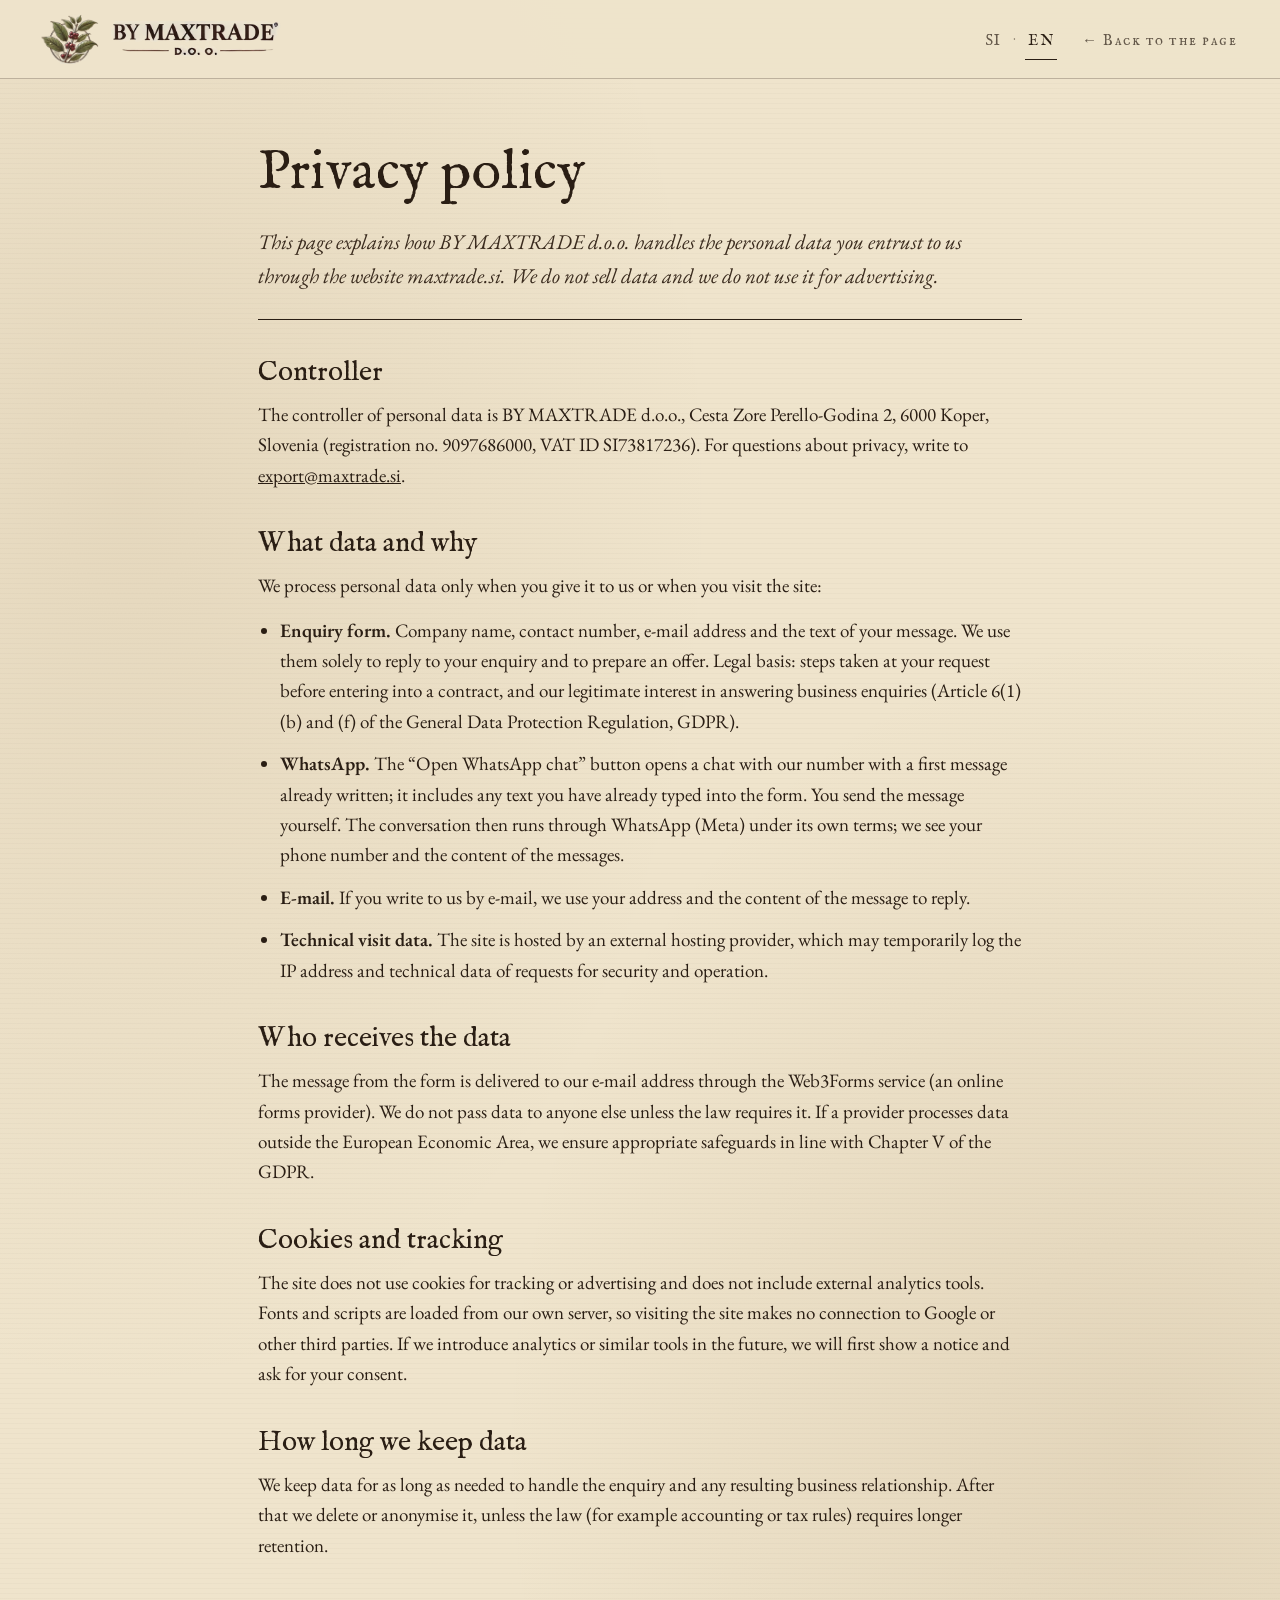
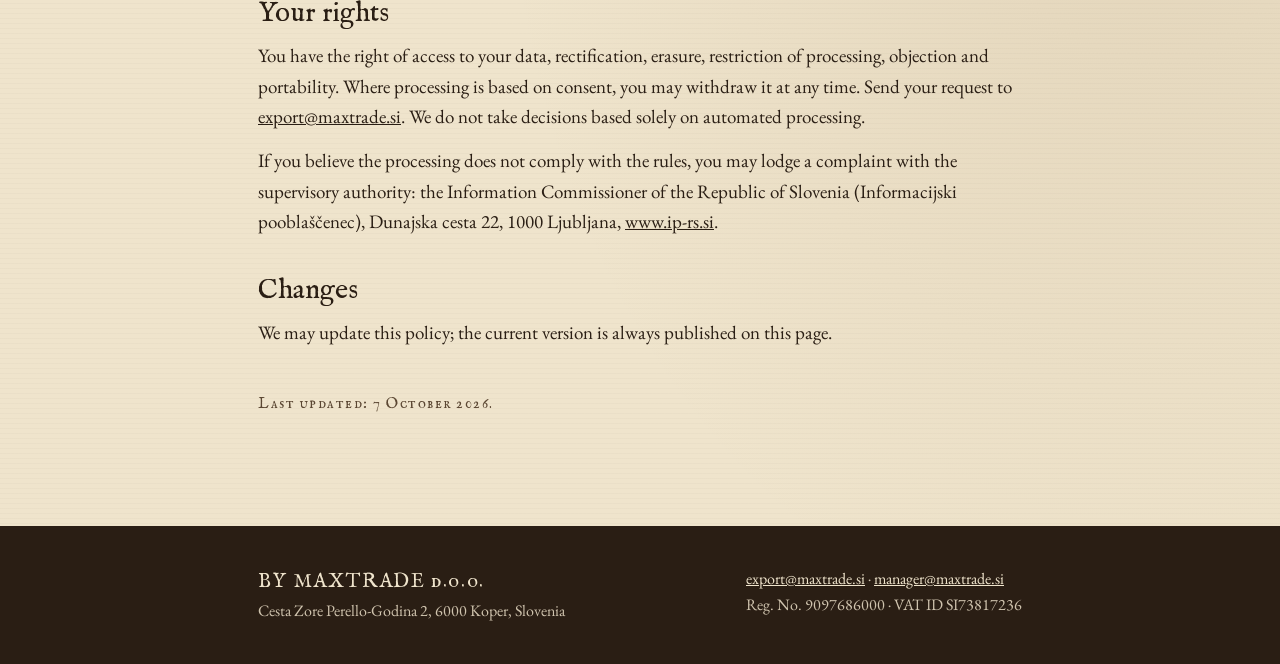
==== site/en/privacy/index.html @ ef6eb427 "Initial import: Age of Sail site package, previews, tools Co-Authored-By: Claude Sonnet 5.5 <noreply" ====
<!doctype html>
<html lang="en">
<head>
<meta charset="utf-8">
<title>Privacy policy — BY MAXTRADE d.o.o.</title>
<meta name="description" content="Privacy policy — BY MAXTRADE d.o.o.">
<meta name="theme-color" content="#EFE4CC">
<link rel="canonical" href="https://maxtrade.si/en/privacy/">
<link rel="alternate" hreflang="sl" href="https://maxtrade.si/zasebnost/">
<link rel="alternate" hreflang="en" href="https://maxtrade.si/en/privacy/">
<link rel="alternate" hreflang="x-default" href="https://maxtrade.si/zasebnost/">
<link rel="icon" href="../../favicon.ico" sizes="any">
<link rel="icon" type="image/png" sizes="32x32" href="../../assets/img/favicon-32.png">
<link rel="apple-touch-icon" href="../../assets/img/apple-touch-icon.png">
<meta property="og:type" content="website">
<meta property="og:site_name" content="BY MAXTRADE d.o.o.">
<meta property="og:locale" content="en_GB">
<meta property="og:locale:alternate" content="sl_SI">
<meta property="og:title" content="Privacy policy — BY MAXTRADE d.o.o.">
<meta property="og:description" content="Privacy policy — BY MAXTRADE d.o.o.">
<meta property="og:url" content="https://maxtrade.si/en/privacy/">
<meta property="og:image" content="https://maxtrade.si/assets/img/og.jpg">
<meta name="twitter:card" content="summary_large_image">
<meta name="viewport" content="width=device-width, initial-scale=1">
<meta name="robots" content="index,follow">
<link rel="preload" href="../../assets/fonts/im-fell-english-ext-400-normal.woff2" as="font" type="font/woff2" crossorigin>
<link rel="stylesheet" href="../../assets/fonts/fonts.css">
<link rel="stylesheet" href="../../assets/css/privacy.css">
</head>
<body>
<header class="ptop">
  <a class="lock" href="../" aria-label="BY MAXTRADE d.o.o."><img class="m" src="../../assets/img/logo-mark.webp" alt=""><img class="w" src="../../assets/img/logo-word.webp" alt="BY MAXTRADE d.o.o."></a>
  <div class="r">
    <nav class="lang" aria-label="Jezik / Language"><a href="../../zasebnost/" lang="sl" hreflang="sl">SI</a><i aria-hidden="true">·</i><a href="./" lang="en" hreflang="en" class="on" aria-current="true">EN</a></nav>
    <a class="back" href="../">← Back to the page</a>
  </div>
</header>
<main class="pdoc">
<h1>Privacy policy</h1>
<p class="intro">This page explains how BY MAXTRADE d.o.o. handles the personal data you entrust to us through the website maxtrade.si. We do not sell data and we do not use it for advertising.</p>
<h2>Controller</h2>
<p>The controller of personal data is BY MAXTRADE d.o.o., Cesta Zore Perello-Godina 2, 6000 Koper, Slovenia (registration no. 9097686000, VAT ID SI73817236). For questions about privacy, write to <a href="mailto:export@maxtrade.si">export@maxtrade.si</a>.</p>
<h2>What data and why</h2>
<p>We process personal data only when you give it to us or when you visit the site:</p>
<ul><li><strong>Enquiry form.</strong> Company name, contact number, e-mail address and the text of your message. We use them solely to reply to your enquiry and to prepare an offer. Legal basis: steps taken at your request before entering into a contract, and our legitimate interest in answering business enquiries (Article 6(1)(b) and (f) of the General Data Protection Regulation, GDPR).</li><li><strong>WhatsApp.</strong> The “Open WhatsApp chat” button opens a chat with our number with a first message already written; it includes any text you have already typed into the form. You send the message yourself. The conversation then runs through WhatsApp (Meta) under its own terms; we see your phone number and the content of the messages.</li><li><strong>E-mail.</strong> If you write to us by e-mail, we use your address and the content of the message to reply.</li><li><strong>Technical visit data.</strong> The site is hosted by an external hosting provider, which may temporarily log the IP address and technical data of requests for security and operation.</li></ul>
<h2>Who receives the data</h2>
<p>The message from the form is delivered to our e-mail address through the Web3Forms service (an online forms provider). We do not pass data to anyone else unless the law requires it. If a provider processes data outside the European Economic Area, we ensure appropriate safeguards in line with Chapter V of the GDPR.</p>
<h2>Cookies and tracking</h2>
<p>The site does not use cookies for tracking or advertising and does not include external analytics tools. Fonts and scripts are loaded from our own server, so visiting the site makes no connection to Google or other third parties. If we introduce analytics or similar tools in the future, we will first show a notice and ask for your consent.</p>
<h2>How long we keep data</h2>
<p>We keep data for as long as needed to handle the enquiry and any resulting business relationship. After that we delete or anonymise it, unless the law (for example accounting or tax rules) requires longer retention.</p>
<h2>Your rights</h2>
<p>You have the right of access to your data, rectification, erasure, restriction of processing, objection and portability. Where processing is based on consent, you may withdraw it at any time. Send your request to <a href="mailto:export@maxtrade.si">export@maxtrade.si</a>. We do not take decisions based solely on automated processing.</p>
<p>If you believe the processing does not comply with the rules, you may lodge a complaint with the supervisory authority: the Information Commissioner of the Republic of Slovenia (Informacijski pooblaščenec), Dunajska cesta 22, 1000 Ljubljana, <a href="https://www.ip-rs.si" rel="noopener">www.ip-rs.si</a>.</p>
<h2>Changes</h2>
<p>We may update this policy; the current version is always published on this page.</p>
<p class="upd">Last updated: 7 October 2026.</p>
</main>
<footer class="pfoot"><div class="in">
  <div><p class="name">BY MAXTRADE d.o.o.</p><p>Cesta Zore Perello-Godina 2, 6000 Koper, Slovenia</p></div>
  <div><p><a href="mailto:export@maxtrade.si">export@maxtrade.si</a> · <a href="mailto:manager@maxtrade.si">manager@maxtrade.si</a></p><p>Reg. No. 9097686000 · VAT ID SI73817236</p></div>
</div></footer>
</body>
</html>
---- site/assets/fonts/fonts.css ----
/* Self-hosted fonts, SIL Open Font License 1.1 (see LICENSES.txt).
   IM Fell English / IM Fell English SC: the Latin set plus the Slovenian letters č š ž Č Š Ž, which the original font lacks (added by BY MAXTRADE, files *-ext-*). */
@font-face{font-family:'IM Fell English';font-style:normal;font-weight:400;font-display:swap;src:url(im-fell-english-ext-400-normal.woff2) format('woff2');unicode-range:U+0000-00FF,U+0131,U+0152-0153,U+02BB-02BC,U+02C6,U+02DA,U+02DC,U+0304,U+0308,U+0329,U+2000-206F,U+20AC,U+2122,U+2191,U+2193,U+2212,U+2215,U+FEFF,U+FFFD,U+010C-010D,U+0160-0161,U+017D-017E}
@font-face{font-family:'IM Fell English';font-style:italic;font-weight:400;font-display:swap;src:url(im-fell-english-ext-400-italic.woff2) format('woff2');unicode-range:U+0000-00FF,U+0131,U+0152-0153,U+02BB-02BC,U+02C6,U+02DA,U+02DC,U+0304,U+0308,U+0329,U+2000-206F,U+20AC,U+2122,U+2191,U+2193,U+2212,U+2215,U+FEFF,U+FFFD,U+010C-010D,U+0160-0161,U+017D-017E}
@font-face{font-family:'IM Fell English SC';font-style:normal;font-weight:400;font-display:swap;src:url(im-fell-english-sc-ext-400-normal.woff2) format('woff2');unicode-range:U+0000-00FF,U+0131,U+0152-0153,U+02BB-02BC,U+02C6,U+02DA,U+02DC,U+0304,U+0308,U+0329,U+2000-206F,U+20AC,U+2122,U+2191,U+2193,U+2212,U+2215,U+FEFF,U+FFFD,U+010C-010D,U+0160-0161,U+017D-017E}
@font-face{font-family:'EB Garamond';font-style:normal;font-weight:400;font-display:swap;src:url(eb-garamond-latin-400-normal.woff2) format('woff2');unicode-range:U+0000-00FF,U+0131,U+0152-0153,U+02BB-02BC,U+02C6,U+02DA,U+02DC,U+0304,U+0308,U+0329,U+2000-206F,U+20AC,U+2122,U+2191,U+2193,U+2212,U+2215,U+FEFF,U+FFFD}
@font-face{font-family:'EB Garamond';font-style:normal;font-weight:400;font-display:swap;src:url(eb-garamond-latin-ext-400-normal.woff2) format('woff2');unicode-range:U+0100-02BA,U+02BD-02C5,U+02C7-02CC,U+02CE-02D7,U+02DD-02FF,U+0304,U+0308,U+0329,U+1D00-1DBF,U+1E00-1E9F,U+1EF2-1EFF,U+2020,U+20A0-20AB,U+20AD-20C0,U+2113,U+2C60-2C7F,U+A720-A7FF}
@font-face{font-family:'EB Garamond';font-style:italic;font-weight:400;font-display:swap;src:url(eb-garamond-latin-400-italic.woff2) format('woff2');unicode-range:U+0000-00FF,U+0131,U+0152-0153,U+02BB-02BC,U+02C6,U+02DA,U+02DC,U+0304,U+0308,U+0329,U+2000-206F,U+20AC,U+2122,U+2191,U+2193,U+2212,U+2215,U+FEFF,U+FFFD}
@font-face{font-family:'EB Garamond';font-style:italic;font-weight:400;font-display:swap;src:url(eb-garamond-latin-ext-400-italic.woff2) format('woff2');unicode-range:U+0100-02BA,U+02BD-02C5,U+02C7-02CC,U+02CE-02D7,U+02DD-02FF,U+0304,U+0308,U+0329,U+1D00-1DBF,U+1E00-1E9F,U+1EF2-1EFF,U+2020,U+20A0-20AB,U+20AD-20C0,U+2113,U+2C60-2C7F,U+A720-A7FF}
@font-face{font-family:'EB Garamond';font-style:normal;font-weight:500;font-display:swap;src:url(eb-garamond-latin-500-normal.woff2) format('woff2');unicode-range:U+0000-00FF,U+0131,U+0152-0153,U+02BB-02BC,U+02C6,U+02DA,U+02DC,U+0304,U+0308,U+0329,U+2000-206F,U+20AC,U+2122,U+2191,U+2193,U+2212,U+2215,U+FEFF,U+FFFD}
@font-face{font-family:'EB Garamond';font-style:normal;font-weight:500;font-display:swap;src:url(eb-garamond-latin-ext-500-normal.woff2) format('woff2');unicode-range:U+0100-02BA,U+02BD-02C5,U+02C7-02CC,U+02CE-02D7,U+02DD-02FF,U+0304,U+0308,U+0329,U+1D00-1DBF,U+1E00-1E9F,U+1EF2-1EFF,U+2020,U+20A0-20AB,U+20AD-20C0,U+2113,U+2C60-2C7F,U+A720-A7FF}
@font-face{font-family:'EB Garamond';font-style:normal;font-weight:600;font-display:swap;src:url(eb-garamond-latin-600-normal.woff2) format('woff2');unicode-range:U+0000-00FF,U+0131,U+0152-0153,U+02BB-02BC,U+02C6,U+02DA,U+02DC,U+0304,U+0308,U+0329,U+2000-206F,U+20AC,U+2122,U+2191,U+2193,U+2212,U+2215,U+FEFF,U+FFFD}
@font-face{font-family:'EB Garamond';font-style:normal;font-weight:600;font-display:swap;src:url(eb-garamond-latin-ext-600-normal.woff2) format('woff2');unicode-range:U+0100-02BA,U+02BD-02C5,U+02C7-02CC,U+02CE-02D7,U+02DD-02FF,U+0304,U+0308,U+0329,U+1D00-1DBF,U+1E00-1E9F,U+1EF2-1EFF,U+2020,U+20A0-20AB,U+20AD-20C0,U+2113,U+2C60-2C7F,U+A720-A7FF}
@font-face{font-family:'Pinyon Script';font-style:normal;font-weight:400;font-display:swap;src:url(pinyon-script-latin-400-normal.woff2) format('woff2');unicode-range:U+0000-00FF,U+0131,U+0152-0153,U+02BB-02BC,U+02C6,U+02DA,U+02DC,U+0304,U+0308,U+0329,U+2000-206F,U+20AC,U+2122,U+2191,U+2193,U+2212,U+2215,U+FEFF,U+FFFD}
@font-face{font-family:'Pinyon Script';font-style:normal;font-weight:400;font-display:swap;src:url(pinyon-script-latin-ext-400-normal.woff2) format('woff2');unicode-range:U+0100-02BA,U+02BD-02C5,U+02C7-02CC,U+02CE-02D7,U+02DD-02FF,U+0304,U+0308,U+0329,U+1D00-1DBF,U+1E00-1E9F,U+1EF2-1EFF,U+2020,U+20A0-20AB,U+20AD-20C0,U+2113,U+2C60-2C7F,U+A720-A7FF}
---- site/assets/css/privacy.css ----
:root{
    --paper:#EFE4CC; --paper2:#E6D7B8; --sheet:#F3EAD6; --deep:#E2D1AE;
    --ink:#2A1E14; --ink2:#3A2B1E; --faded:#5A4632; --olive:#55602F; --olive2:#7C8B4A; --seal:#3F4722;
    --fell:'IM Fell English', Georgia, 'Times New Roman', serif;
    --sc:'IM Fell English SC', Georgia, 'Times New Roman', serif;
    --body:'EB Garamond', Georgia, 'Times New Roman', serif;
    --hand:'Pinyon Script', 'Snell Roundhand', cursive;
    color-scheme: light;
  }
  *{box-sizing:border-box}
  html{scroll-behavior:smooth}
  @media (prefers-reduced-motion: reduce){ html{scroll-behavior:auto} }
  body{margin:0;background-color:var(--paper);background-image:radial-gradient(ellipse at 10% 22%,rgba(140,106,60,.10),transparent 36%),radial-gradient(ellipse at 90% 64%,rgba(140,106,60,.12),transparent 40%),repeating-linear-gradient(0deg,rgba(42,30,20,.022) 0 1px,transparent 1px 5px);color:var(--ink);font-family:var(--body);font-size:19px;line-height:1.6;-webkit-font-smoothing:antialiased;overflow-x:hidden}
  img{max-width:100%}
  a{color:var(--ink)}
  :focus-visible{outline:2px solid var(--olive);outline-offset:3px}
  .sc{font-family:var(--sc);letter-spacing:.14em}
  .sr{position:absolute;width:1px;height:1px;overflow:hidden;clip:rect(0 0 0 0);white-space:nowrap}
  .hand{font-family:var(--hand);color:var(--olive);line-height:1.1}
  .wrap{max-width:1280px;margin:0 auto;padding:0 48px}
  h1,h2,h3{font-family:var(--fell);font-weight:400;margin:0;line-height:1.08}
  .btn{display:inline-flex;align-items:center;justify-content:center;min-height:48px;padding:0 26px;font-family:var(--sc);font-size:17px;letter-spacing:.1em;text-decoration:none;cursor:pointer;border:1px solid var(--ink);transition:background .25s,color .25s}
  .btn-ink{background:var(--ink);color:var(--paper)} .btn-ink:hover{background:var(--olive);border-color:var(--olive);color:var(--paper)}
  .btn-line{background:transparent;color:var(--ink)} .btn-line:hover{background:var(--ink);color:var(--paper)}
  .ptop{display:flex;align-items:center;justify-content:space-between;gap:16px 28px;padding:14px 40px;border-bottom:1px solid rgba(42,30,20,.25);background:rgba(239,228,204,.95);flex-wrap:wrap}
  .ptop .lock{display:flex;align-items:center;gap:12px;text-decoration:none}
  .ptop .lock img{display:block;width:auto}.ptop .lock .m{height:50px}.ptop .lock .w{height:36px}
  .ptop .r{display:flex;align-items:center;gap:22px;font-family:var(--sc);font-size:15px;letter-spacing:.1em}
  .ptop .r a{color:inherit;text-decoration:none;opacity:.7;padding:10px 3px 6px;border-bottom:1px solid transparent}
  .ptop .r a:hover,.ptop .r a.on{opacity:1}.ptop .r a.on{border-bottom-color:currentColor}
  .ptop .lang{display:flex;gap:8px;align-items:center}.ptop .lang i{font-style:normal;opacity:.45}
  .ptop .back{opacity:1;border-bottom:1px solid currentColor}
  .pdoc{max-width:820px;margin:0 auto;padding:64px 28px 96px}
  .pdoc h1{font-size:clamp(36px,6vw,56px);margin-bottom:22px}
  .pdoc .intro{font-size:21px;font-style:italic;color:var(--ink2);margin:0 0 34px;padding-bottom:26px;border-bottom:1px solid var(--ink)}
  .pdoc h2{font-size:28px;margin:38px 0 12px}
  .pdoc p,.pdoc li{font-size:19px;line-height:1.6;margin:0 0 14px}
  .pdoc ul{margin:0 0 14px;padding-left:22px}.pdoc li{margin-bottom:12px}
  .pdoc .upd{margin-top:44px;font-family:var(--sc);letter-spacing:.1em;font-size:15px;color:var(--faded)}
  .pfoot{background:var(--ink);color:var(--paper);padding:40px 0}
  .pfoot .in{max-width:820px;margin:0 auto;padding:0 28px;display:flex;flex-wrap:wrap;gap:12px 40px;justify-content:space-between}
  .pfoot p{margin:0;font-size:16px;color:rgba(239,228,204,.84)}.pfoot .name{font-family:var(--sc);font-size:20px;letter-spacing:.08em;color:var(--paper)}
  .pfoot a{color:var(--paper)}
  @media (max-width:640px){.ptop{padding:10px 16px}.ptop .lock .m{height:42px}.ptop .lock .w{height:30px}.pdoc{padding:40px 20px 72px}.pdoc p,.pdoc li{font-size:18px}}
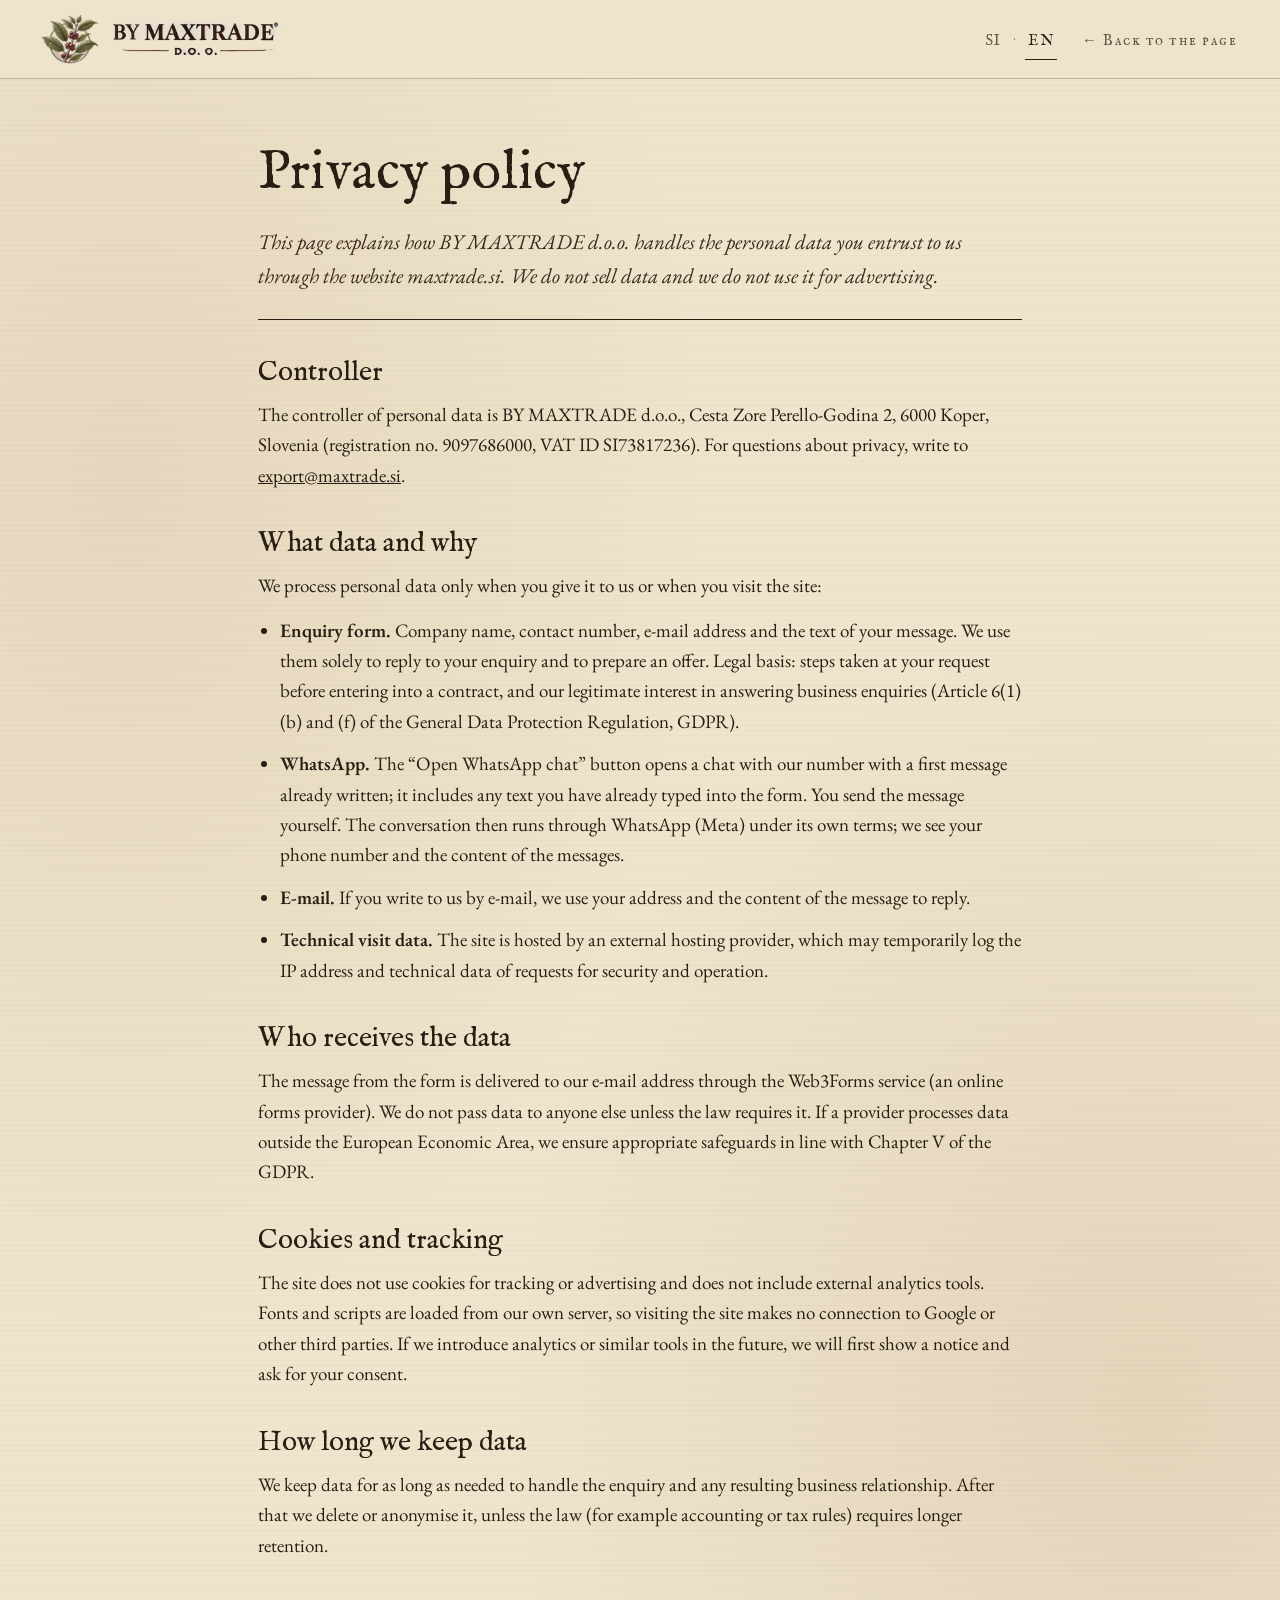
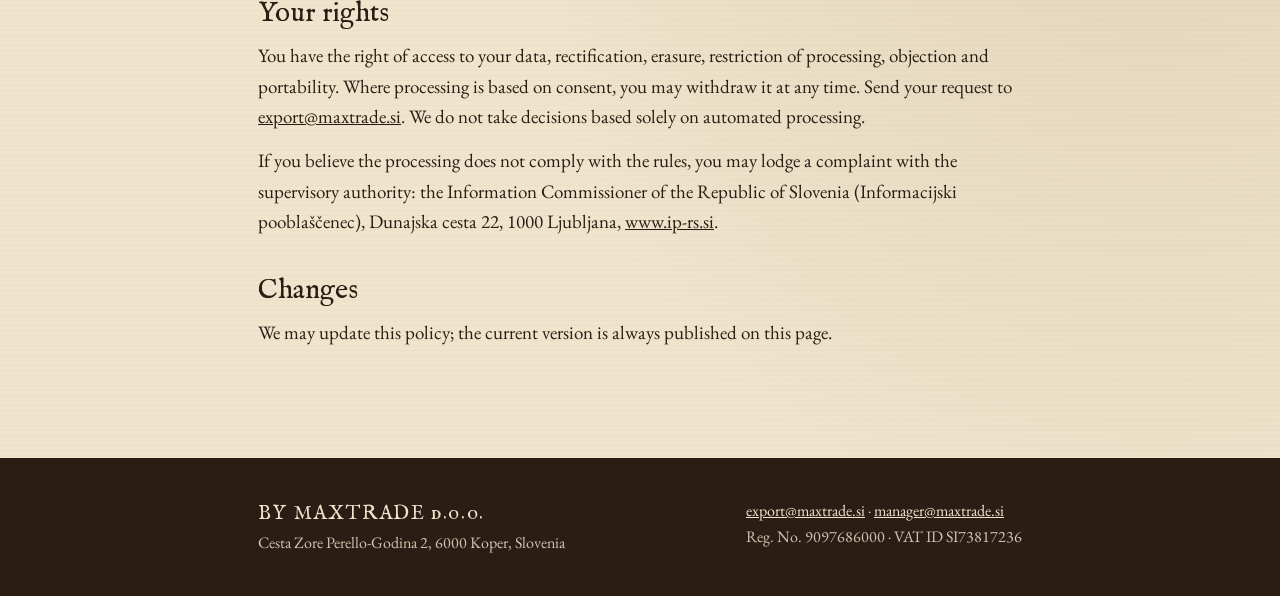
==== commit 29db47cd: "Site live on Hostko: hosting/DNS/SSL/form state, .htaccess, hosting zip, methodology - docs/HOSTING_" ====
--- a/site/en/privacy/index.html
+++ b/site/en/privacy/index.html
@@ -54,7 +54,6 @@
 <p>If you believe the processing does not comply with the rules, you may lodge a complaint with the supervisory authority: the Information Commissioner of the Republic of Slovenia (Informacijski pooblaščenec), Dunajska cesta 22, 1000 Ljubljana, <a href="https://www.ip-rs.si" rel="noopener">www.ip-rs.si</a>.</p>
 <h2>Changes</h2>
 <p>We may update this policy; the current version is always published on this page.</p>
-<p class="upd">Last updated: 7 October 2026.</p>
 </main>
 <footer class="pfoot"><div class="in">
   <div><p class="name">BY MAXTRADE d.o.o.</p><p>Cesta Zore Perello-Godina 2, 6000 Koper, Slovenia</p></div>
